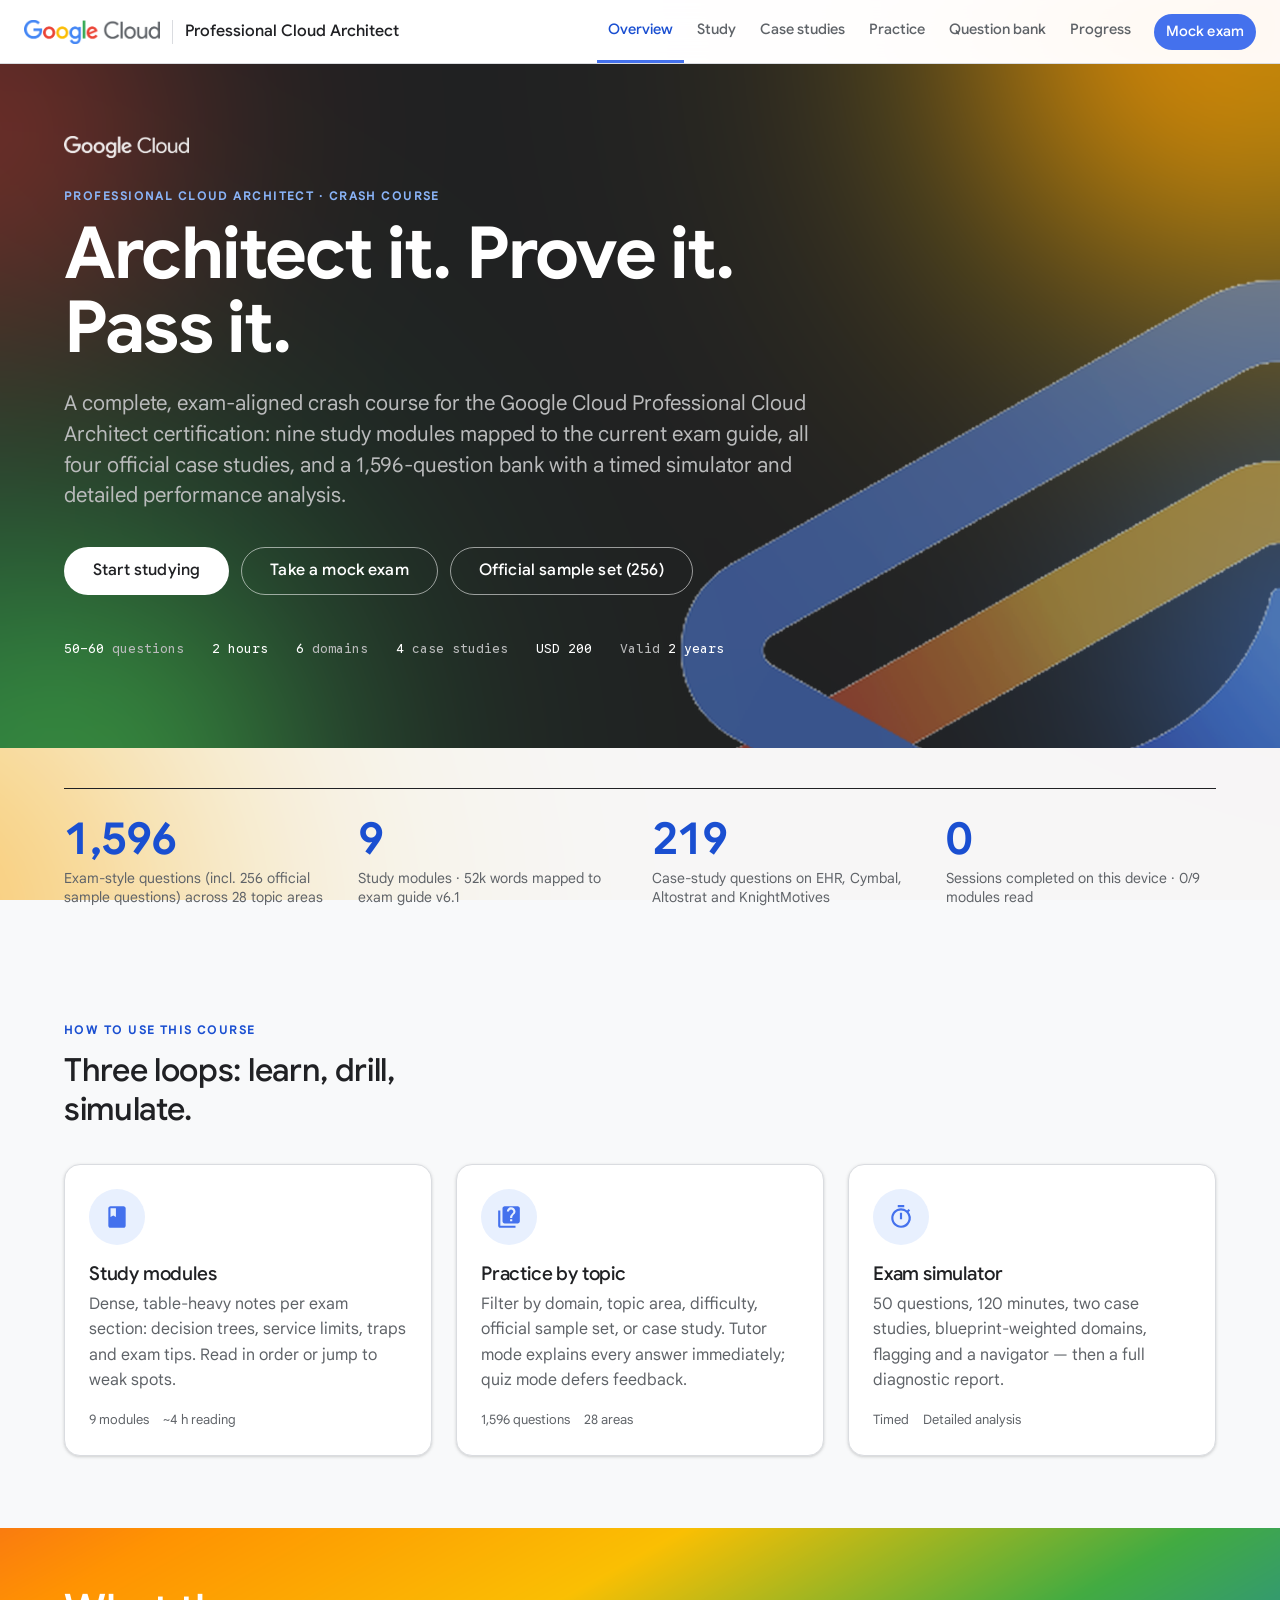
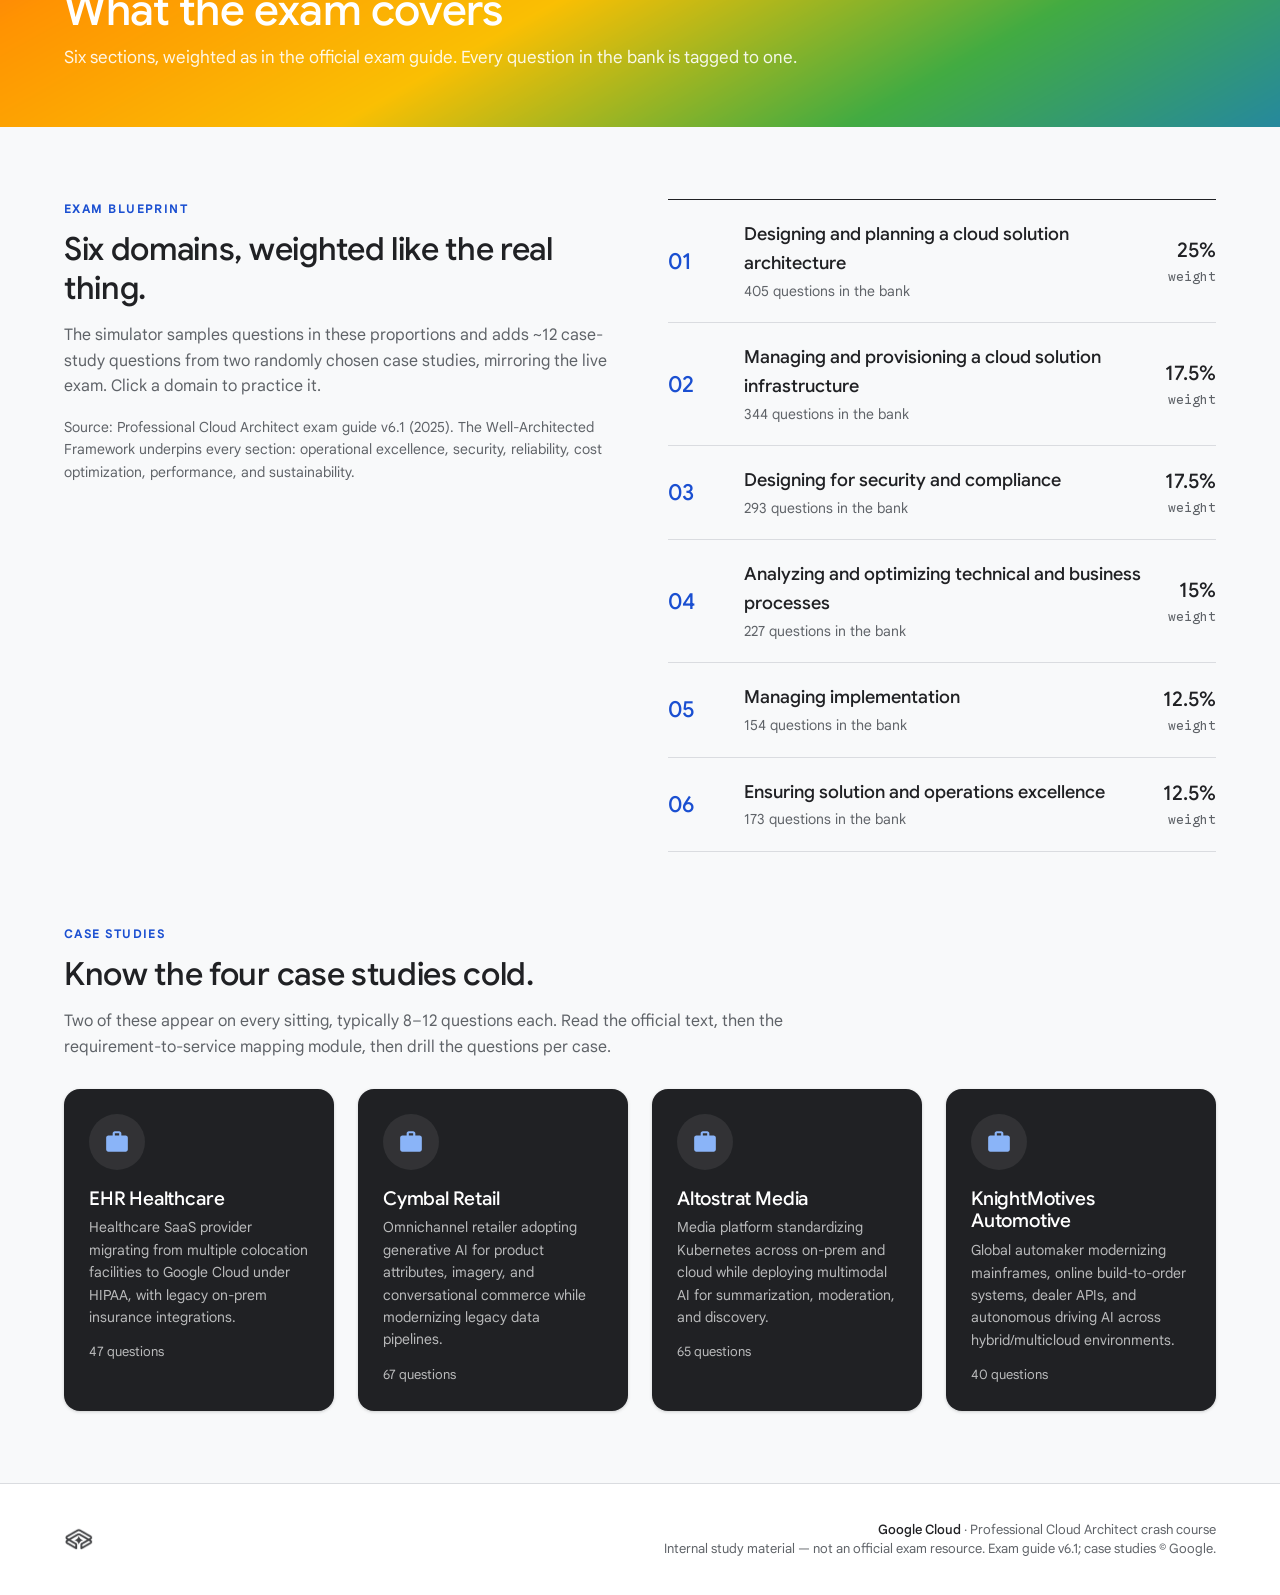
==== site/index.html @ 11c887c7 "Complete Google Cloud Professional Cloud Architect (PCA) Crash Course, 1596 questions, 6 Case Studie" ====
<!DOCTYPE html>
<html lang="en">
<head>
<meta charset="utf-8">
<meta name="viewport" content="width=device-width, initial-scale=1">
<title>Professional Cloud Architect Crash Course · Google Cloud</title>
<meta name="description" content="Interactive crash course for the Google Cloud Professional Cloud Architect certification: study modules, four official case studies, a 1,300+ question bank, a timed exam simulator and detailed performance analysis.">
<meta name="theme-color" content="#202124">
<link rel="icon" type="image/png" href="assets/brand/logo_mark_color.png">
<link rel="preload" href="assets/fonts/GoogleSans-Medium.ttf" as="font" type="font/ttf" crossorigin>
<link rel="preload" href="assets/fonts/GoogleSansText-Regular.ttf" as="font" type="font/ttf" crossorigin>
<link rel="stylesheet" href="css/styles.css">
</head>
<body>
<header class="topbar">
  <div class="wrap">
    <a class="brand" href="#/">
      <img src="assets/brand/gcloud_lockup_color.png" alt="Google Cloud">
      <span class="sep"></span>
      <span class="name">Professional Cloud Architect <span>· Crash course</span></span>
    </a>
    <button class="menu-btn" aria-label="Menu"><svg viewBox="0 0 24 24"><path d="M3 18h18v-2H3v2zm0-5h18v-2H3v2zm0-7v2h18V6H3z"/></svg></button>
    <nav class="nav">
      <a href="#/">Overview</a>
      <a href="#/study">Study</a>
      <a href="#/cases">Case studies</a>
      <a href="#/practice">Practice</a>
      <a href="#/bank">Question bank</a>
      <a href="#/progress">Progress</a>
      <a href="#/exam" class="btn primary cta">Mock exam</a>
    </nav>
  </div>
</header>

<main id="app"><div class="wrap section"><p class="muted">Loading…</p></div></main>

<footer class="site">
  <div class="wrap">
    <img src="assets/brand/logo_mark_mono_dark.png" alt="">
    <div class="txt"><b>Google Cloud</b> · Professional Cloud Architect crash course<br>Internal study material — not an official exam resource. Exam guide v6.1; case studies © Google.</div>
  </div>
</footer>

<script type="module" src="js/app.js"></script>
</body>
</html>
---- site/css/styles.css ----
/* ============================================================
   PCA Crash Course — design system
   Tokens from brand_kit/assets/brand/palette.json + references/brand.md
   ============================================================ */

@font-face{font-family:'Google Sans';src:url('../assets/fonts/GoogleSans-Regular.ttf')format('truetype');font-weight:400;font-display:swap}
@font-face{font-family:'Google Sans';src:url('../assets/fonts/GoogleSans-Medium.ttf')format('truetype');font-weight:500;font-display:swap}
@font-face{font-family:'Google Sans';src:url('../assets/fonts/GoogleSans-Bold.ttf')format('truetype');font-weight:700;font-display:swap}
@font-face{font-family:'Google Sans Text';src:url('../assets/fonts/GoogleSansText-Regular.ttf')format('truetype');font-weight:400;font-display:swap}
@font-face{font-family:'Google Sans Text';src:url('../assets/fonts/GoogleSansText-Medium.ttf')format('truetype');font-weight:500;font-display:swap}
@font-face{font-family:'Google Sans Text';src:url('../assets/fonts/GoogleSansText-Bold.ttf')format('truetype');font-weight:700;font-display:swap}
@font-face{font-family:'Google Sans Text';src:url('../assets/fonts/GoogleSansText-Italic.ttf')format('truetype');font-style:italic;font-weight:400;font-display:swap}
@font-face{font-family:'Google Sans Code';src:url('../assets/fonts/GoogleSansCode-Regular.ttf')format('truetype');font-weight:400;font-display:swap}

:root{
  --canvas:#F8F9FA; --surface:#FFFFFF; --surface-2:#F1F3F4;
  --ink:#202124; --ink-2:#5F6368; --ink-3:#80868B; --rule:#DADCE0; --rule-2:#E8EAED;
  --tint:#E8F0FE; --tint-2:#D2E3FC;
  --accent:#4471ED; --accent-hover:#3A63D6; --accent-ink:#1A4FD1;
  --blue:#4285F4; --red:#EA4335; --yellow:#FBBC04; --green:#34A853;
  --red-tint:#FCE8E6; --green-tint:#E6F4EA; --yellow-tint:#FEF7E0;
  --dark:#202124; --dark-2:#303134; --on-dark:#FFFFFF; --on-dark-2:#BABBBC; --dark-rule:rgba(255,255,255,.14);
  --display:'Google Sans',system-ui,sans-serif;
  --text:'Google Sans Text','Google Sans',system-ui,sans-serif;
  --mono:'Google Sans Code',ui-monospace,SFMono-Regular,Menlo,monospace;
  --radius:16px; --radius-s:8px; --radius-xs:4px;
  --shadow-1:0 1px 2px rgba(60,64,67,.12),0 1px 3px 1px rgba(60,64,67,.08);
  --shadow-2:0 4px 12px rgba(60,64,67,.14),0 1px 3px rgba(60,64,67,.10);
  --shadow-3:0 12px 32px rgba(60,64,67,.18);
  --nav-h:64px; --max:1200px; --gutter:24px;
  --ease:cubic-bezier(.2,0,0,1);
}

*{box-sizing:border-box}
html{scroll-behavior:smooth;-webkit-text-size-adjust:100%}
body{margin:0;font-family:var(--text);font-size:16px;line-height:1.6;color:var(--ink);background:var(--canvas);min-height:100vh;display:flex;flex-direction:column}
body::before{content:'';position:fixed;inset:0;z-index:-1;background:var(--canvas) url('../assets/brand/bg_light_aurora.png') center / cover no-repeat;opacity:.9}
h1,h2,h3,h4,h5{font-family:var(--display);font-weight:500;letter-spacing:-.01em;margin:0 0 .5em;line-height:1.2;color:var(--ink)}
h1{font-size:44px;letter-spacing:-.02em}
h2{font-size:32px}
h3{font-size:22px}
h4{font-size:17px;font-weight:700}
p{margin:0 0 1em}
a{color:var(--accent-ink);text-decoration:none}
a:hover{text-decoration:underline}
strong,b{font-weight:700}
code,kbd{font-family:var(--mono);font-size:.9em;background:var(--surface-2);padding:.1em .4em;border-radius:var(--radius-xs)}
pre{font-family:var(--mono);font-size:13.5px;line-height:1.55;background:var(--dark);color:#E8EAED;padding:18px 20px;border-radius:var(--radius-s);overflow:auto;margin:0 0 20px}
pre code{background:none;padding:0;color:inherit;font-size:inherit}
hr{border:0;border-top:1px solid var(--rule);margin:32px 0}
img{max-width:100%}
button{font:inherit;cursor:pointer}
::selection{background:var(--tint-2)}
.tnum{font-feature-settings:"tnum" 1;font-variant-numeric:tabular-nums}
.sr-only{position:absolute;width:1px;height:1px;overflow:hidden;clip:rect(0 0 0 0);white-space:nowrap}
.muted{color:var(--ink-2)}
.small{font-size:14px}
.mono{font-family:var(--mono)}
.eyebrow{font-family:var(--text);font-weight:700;font-size:12px;letter-spacing:.12em;text-transform:uppercase;color:var(--accent-ink);margin-bottom:12px;display:block}
.dark .eyebrow{color:#8AB4F8}

/* ---------- layout ---------- */
.wrap{width:100%;max-width:var(--max);margin:0 auto;padding:0 var(--gutter)}
.section{padding:72px 0}
.section.tight{padding:40px 0}
.grid{display:grid;gap:24px}
.grid.c2{grid-template-columns:repeat(2,1fr)}
.grid.c3{grid-template-columns:repeat(3,1fr)}
.grid.c4{grid-template-columns:repeat(4,1fr)}
@media (max-width:1000px){.grid.c4{grid-template-columns:repeat(2,1fr)}.grid.c3{grid-template-columns:repeat(2,1fr)}}
@media (max-width:640px){.grid.c2,.grid.c3,.grid.c4{grid-template-columns:1fr}}
.row{display:flex;gap:12px;align-items:center;flex-wrap:wrap}
.row.between{justify-content:space-between}
.stack{display:flex;flex-direction:column;gap:12px}
main#app{flex:1;min-height:60vh}

/* ---------- top bar ---------- */
.topbar{position:sticky;top:0;z-index:50;height:var(--nav-h);background:rgba(255,255,255,.92);backdrop-filter:saturate(180%) blur(12px);border-bottom:1px solid var(--rule)}
.topbar .wrap{height:100%;max-width:1440px;display:flex;align-items:center;justify-content:space-between;gap:24px}
.brand{display:flex;align-items:center;gap:12px;height:100%;min-width:0;flex-shrink:1;overflow:hidden;text-decoration:none!important}
.brand img{height:24px;display:block;flex-shrink:0}
.brand .sep{width:1px;height:24px;background:var(--rule);flex-shrink:0}
.brand .name{font-family:var(--display);font-size:16px;font-weight:500;color:var(--ink);white-space:nowrap;overflow:hidden;text-overflow:ellipsis;min-width:0}
.brand .name span{color:var(--ink-2);font-weight:400}
.nav{display:flex;gap:2px;margin-left:auto;height:100%;flex-shrink:0}
.nav a{display:flex;align-items:center;padding:0 11px;font-family:var(--display);font-weight:500;font-size:14.5px;color:var(--ink-2);height:100%;border-bottom:3px solid transparent;text-decoration:none!important;transition:color .15s;white-space:nowrap}
.nav a:hover{color:var(--ink)}
.nav a.active{color:var(--accent-ink);border-bottom-color:var(--accent)}
.nav .cta{margin-left:10px;align-self:center;height:36px;border-bottom:0}
.menu-btn{display:none;margin-left:auto;background:none;border:0;padding:8px;flex-shrink:0}
.menu-btn svg{width:24px;height:24px;fill:var(--ink)}
@media (max-width:1320px){.brand .name span{display:none}}
@media (max-width:1120px){.brand .name,.brand .sep{display:none}}
@media (max-width:900px){
  .nav{display:none;position:absolute;top:var(--nav-h);left:0;right:0;background:#fff;flex-direction:column;height:auto;border-bottom:1px solid var(--rule);box-shadow:var(--shadow-2);padding:8px 0}
  .nav.open{display:flex}
  .nav a{height:48px;border-bottom:0;border-left:3px solid transparent;padding:0 24px}
  .nav a.active{border-left-color:var(--accent)}
  .nav .cta{margin:8px 24px}
  .menu-btn{display:block}
}

/* ---------- buttons ---------- */
.btn{display:inline-flex;align-items:center;justify-content:center;gap:8px;height:40px;padding:0 22px;border-radius:100px;border:1px solid transparent;font-family:var(--display);font-weight:500;font-size:14.5px;letter-spacing:.01em;text-decoration:none!important;transition:background .15s,box-shadow .15s,border-color .15s,color .15s;white-space:nowrap;user-select:none}
.btn.primary{background:var(--accent);color:#fff}
.btn.primary:hover{background:var(--accent-hover);box-shadow:var(--shadow-1)}
.btn.secondary{background:#fff;color:var(--accent-ink);border-color:var(--rule)}
.btn.secondary:hover{background:var(--tint);border-color:var(--tint-2)}
.btn.tonal{background:var(--tint);color:var(--accent-ink)}
.btn.tonal:hover{background:var(--tint-2)}
.btn.ghost{background:transparent;color:var(--accent-ink)}
.btn.ghost:hover{background:var(--tint)}
.btn.danger{background:var(--red-tint);color:#B3261E}
.btn.on-dark{background:#fff;color:var(--ink)}
.btn.on-dark:hover{background:#E8EAED}
.btn.on-dark.outline{background:transparent;color:#fff;border-color:rgba(255,255,255,.55)}
.btn.on-dark.outline:hover{background:rgba(255,255,255,.1)}
.btn.lg{height:48px;padding:0 28px;font-size:16px}
.btn.sm{height:32px;padding:0 14px;font-size:13px}
.btn:disabled{opacity:.45;cursor:not-allowed;box-shadow:none}
.btn svg{width:18px;height:18px;fill:currentColor}
.icon-btn{width:40px;height:40px;border-radius:50%;border:0;background:transparent;display:inline-flex;align-items:center;justify-content:center;color:var(--ink-2)}
.icon-btn:hover{background:var(--surface-2);color:var(--ink)}
.icon-btn svg{width:22px;height:22px;fill:currentColor}
.icon-btn.active{color:var(--yellow);background:var(--yellow-tint)}

/* ---------- cards ---------- */
.card{background:var(--surface);border:1px solid var(--rule);border-radius:var(--radius);padding:24px;box-shadow:var(--shadow-1)}
.card.flat{box-shadow:none}
.card.link{transition:box-shadow .2s var(--ease),transform .2s var(--ease);cursor:pointer;display:block;color:inherit;text-decoration:none!important}
.card.link:hover{box-shadow:var(--shadow-2);transform:translateY(-2px)}
.card h3{font-size:19px;margin-bottom:6px}
.card .meta{font-size:13px;color:var(--ink-2);display:flex;gap:14px;flex-wrap:wrap;margin-top:12px}
.card.dark{background:var(--dark);border-color:transparent;color:var(--on-dark)}
.card.dark h3,.card.dark h2{color:#fff}
.card.dark .muted{color:var(--on-dark-2)}
.medallion{width:56px;height:56px;border-radius:50%;background:var(--tint);display:flex;align-items:center;justify-content:center;margin-bottom:18px}
.medallion svg{width:26px;height:26px;fill:var(--accent)}
.card.dark .medallion{background:rgba(255,255,255,.08)}
.card.dark .medallion svg{fill:#8AB4F8}

/* ---------- hero ---------- */
.hero{position:relative;overflow:hidden;background:var(--dark) url('../assets/brand/bg_dark_aurora.png') center / cover no-repeat;color:#fff;min-height:560px;display:flex;align-items:center}
.hero .motif{position:absolute;right:-6%;bottom:-18%;width:min(58vw,760px);opacity:.62;pointer-events:none;user-select:none}
.hero .wrap{position:relative;z-index:2;padding-top:72px;padding-bottom:88px}
.hero .eyebrow{color:#8AB4F8}
.hero h1{font-size:clamp(40px,6vw,72px);font-weight:700;letter-spacing:-.025em;line-height:1.02;color:#fff;max-width:14ch;margin-bottom:24px}
.hero p.lead{font-size:clamp(17px,1.6vw,21px);color:var(--on-dark-2);max-width:56ch;margin-bottom:36px;line-height:1.5}
.hero .lockup{height:22px;opacity:.9;margin-bottom:28px;display:block}
.hero .facts{display:flex;gap:28px;flex-wrap:wrap;margin-top:44px;font-family:var(--mono);font-size:13px;color:var(--on-dark-2)}
.hero .facts b{color:#fff;font-weight:400}

/* ---------- gradient divider band ---------- */
.band{background:url('../assets/brand/bg_gradient_divider.png') center / cover no-repeat;color:#fff;padding:56px 0}
.band h2{color:#fff;font-size:clamp(28px,3.4vw,44px);font-weight:500;margin:0}
.band p{color:rgba(255,255,255,.9);margin:8px 0 0;font-size:17px}

/* ---------- stats ---------- */
.stats{display:grid;grid-template-columns:repeat(4,1fr);gap:24px;border-top:1.5px solid var(--ink);padding-top:28px}
@media (max-width:800px){.stats{grid-template-columns:repeat(2,1fr)}}
.stat .n{font-family:var(--display);font-size:44px;font-weight:700;color:var(--accent-ink);line-height:1;letter-spacing:-.02em}
.stat .l{font-size:14px;color:var(--ink-2);margin-top:8px;line-height:1.4}

/* ---------- agenda rows ---------- */
.agenda{list-style:none;margin:0;padding:0}
.agenda li{display:grid;grid-template-columns:56px 1fr auto;gap:20px;align-items:center;padding:20px 0;border-bottom:1px solid var(--rule)}
.agenda li:first-child{border-top:1.5px solid var(--ink)}
.agenda .num{font-family:var(--display);font-size:22px;font-weight:500;color:var(--accent-ink)}
.agenda .t{font-family:var(--display);font-size:18px;font-weight:500}
.agenda .d{font-size:14px;color:var(--ink-2);margin-top:2px}
.agenda .w{font-family:var(--mono);font-size:13px;color:var(--ink-2);text-align:right}
.agenda .w b{display:block;font-family:var(--display);font-size:20px;color:var(--ink);font-weight:500}
.agenda a{color:inherit}
@media (max-width:640px){.agenda li{grid-template-columns:40px 1fr}.agenda .w{grid-column:2;text-align:left}}

/* ---------- chips / pills / badges ---------- */
.chip{display:inline-flex;align-items:center;gap:6px;height:32px;padding:0 14px;border-radius:8px;border:1px solid var(--rule);background:#fff;font-family:var(--display);font-size:13.5px;font-weight:500;color:var(--ink-2);cursor:pointer;user-select:none;transition:all .15s}
.chip:hover{background:var(--surface-2)}
.chip.on{background:var(--tint);border-color:var(--accent);color:var(--accent-ink)}
.chip input{display:none}
.chips{display:flex;gap:8px;flex-wrap:wrap}
.badge{display:inline-block;font-family:var(--text);font-size:11.5px;font-weight:700;letter-spacing:.04em;text-transform:uppercase;padding:2px 8px;border-radius:4px;background:var(--surface-2);color:var(--ink-2);white-space:nowrap}
.badge.d1{background:#E8F0FE;color:#1967D2}.badge.d2{background:#E6F4EA;color:#188038}.badge.d3{background:#FCE8E6;color:#C5221F}.badge.d4{background:#FEF7E0;color:#B06000}.badge.d5{background:#F3E8FD;color:#7627BB}.badge.d6{background:#E4F7FB;color:#007B83}
.badge.easy{background:var(--green-tint);color:#188038}.badge.medium{background:var(--yellow-tint);color:#B06000}.badge.hard{background:var(--red-tint);color:#C5221F}
.badge.cs{background:var(--dark);color:#fff}
.badge.official{background:#1A73E8;color:#fff}
.badge.multi{background:#F3E8FD;color:#7627BB}

/* ---------- forms ---------- */
label.field{display:block;font-family:var(--display);font-weight:500;font-size:14px;color:var(--ink);margin-bottom:8px}
select,input[type=text],input[type=search],input[type=number]{font:inherit;font-size:15px;height:44px;padding:0 14px;border:1px solid var(--rule);border-radius:var(--radius-s);background:#fff;color:var(--ink);width:100%;outline:none}
select:focus,input:focus{border-color:var(--accent);box-shadow:0 0 0 3px var(--tint)}
.field-group{margin-bottom:24px}
.seg{display:inline-flex;border:1px solid var(--rule);border-radius:100px;overflow:hidden;background:#fff}
.seg button{border:0;background:transparent;padding:0 18px;height:40px;font-family:var(--display);font-weight:500;font-size:14px;color:var(--ink-2)}
.seg button.on{background:var(--tint);color:var(--accent-ink)}
.seg button+button{border-left:1px solid var(--rule)}
.switch{display:inline-flex;align-items:center;gap:10px;cursor:pointer;font-size:14.5px}
.switch input{appearance:none;width:40px;height:22px;border-radius:11px;background:var(--rule);position:relative;transition:background .2s;margin:0}
.switch input:checked{background:var(--accent)}
.switch input::after{content:'';position:absolute;top:3px;left:3px;width:16px;height:16px;border-radius:50%;background:#fff;transition:transform .2s;box-shadow:0 1px 2px rgba(0,0,0,.3)}
.switch input:checked::after{transform:translateX(18px)}

/* ---------- study reader ---------- */
.reader{display:grid;grid-template-columns:minmax(0,1fr) 280px;gap:48px;align-items:start}
@media (max-width:1000px){.reader{grid-template-columns:1fr}.toc{display:none}}
.toc{position:sticky;top:calc(var(--nav-h) + 24px);max-height:calc(100vh - var(--nav-h) - 48px);overflow:auto;padding-left:16px;border-left:1px solid var(--rule);font-size:13.5px}
.toc h4{font-size:12px;letter-spacing:.1em;text-transform:uppercase;color:var(--ink-2);margin-bottom:10px;font-weight:700}
.toc a{display:block;color:var(--ink-2);padding:5px 0 5px 10px;margin-left:-17px;border-left:2px solid transparent;line-height:1.35}
.toc a.l3{padding-left:22px;font-size:13px}
.toc a:hover{color:var(--ink);text-decoration:none}
.toc a.active{color:var(--accent-ink);border-left-color:var(--accent);font-weight:500}
.article{max-width:880px;min-width:0}
.article h2{font-size:28px;margin:52px 0 16px;padding-top:12px;scroll-margin-top:calc(var(--nav-h) + 16px)}
.article h2:first-child{margin-top:0}
.article h3{font-size:20px;margin:36px 0 12px;scroll-margin-top:calc(var(--nav-h) + 16px)}
.article h4{margin:24px 0 8px}
.article p,.article li{font-size:16px;line-height:1.7}
.article ul,.article ol{padding-left:26px;margin:0 0 18px}
.article li{margin-bottom:6px}
.article li>ul,.article li>ol{margin:6px 0 0}
.article .tbl{overflow-x:auto;margin:0 0 24px;border:1px solid var(--rule);border-radius:var(--radius-s);background:#fff}
.article table{width:100%;border-collapse:collapse;font-size:13.5px;margin:0}
.article thead th{background:var(--tint);font-family:var(--display);font-weight:500;text-align:left;padding:10px 12px;border-bottom:1px solid var(--rule);white-space:nowrap}
.article td{padding:9px 12px;border-bottom:1px solid var(--rule-2);vertical-align:top;line-height:1.5;min-width:90px}
.article tr:last-child td{border-bottom:0}
.article tr:hover td{background:#FAFBFC}
.article blockquote{margin:0 0 20px;padding:16px 20px;background:#fff;border:1px solid var(--rule);border-left:4px solid var(--accent);border-radius:0 var(--radius-s) var(--radius-s) 0;box-shadow:var(--shadow-1)}
.article blockquote p{margin:0;font-size:15px}
.article blockquote p+p{margin-top:8px}
.article blockquote.tip{border-left-color:var(--green)}
.article blockquote.trap{border-left-color:var(--red)}
.article blockquote.remember{border-left-color:var(--yellow)}
.article blockquote .kicker{display:inline-block;font-family:var(--text);font-size:11px;font-weight:700;letter-spacing:.1em;text-transform:uppercase;margin-bottom:6px;color:var(--accent-ink)}
.article blockquote.tip .kicker{color:#188038}.article blockquote.trap .kicker{color:#C5221F}.article blockquote.remember .kicker{color:#B06000}
.article img{border-radius:var(--radius-s);border:1px solid var(--rule)}
.module-head{padding:48px 0 32px;border-bottom:1px solid var(--rule);margin-bottom:40px}
.module-head h1{font-size:clamp(30px,4vw,44px);max-width:22ch}
.module-nav{display:flex;justify-content:space-between;gap:16px;margin-top:56px;padding-top:28px;border-top:1px solid var(--rule)}
.module-nav a{flex:1;max-width:48%}
.module-nav .lbl{font-size:12px;color:var(--ink-2);text-transform:uppercase;letter-spacing:.08em;font-weight:700}
.module-nav .t{font-family:var(--display);font-size:16px;font-weight:500;margin-top:4px}
.module-nav a.next{text-align:right;margin-left:auto}
.progress-bar{height:6px;background:var(--rule-2);border-radius:3px;overflow:hidden}
.progress-bar>span{display:block;height:100%;background:var(--accent);border-radius:3px;transition:width .4s var(--ease)}
.progress-bar.g>span{background:var(--green)}.progress-bar.y>span{background:var(--yellow)}.progress-bar.r>span{background:var(--red)}
.done-check{display:inline-flex;align-items:center;gap:6px;color:#188038;font-weight:500;font-size:13.5px}
.done-check svg{width:18px;height:18px;fill:currentColor}

/* ---------- quiz ---------- */
.quiz-shell{max-width:920px;margin:0 auto}
.quiz-bar{position:sticky;top:var(--nav-h);z-index:30;background:rgba(248,249,250,.94);backdrop-filter:blur(10px);border-bottom:1px solid var(--rule);padding:12px 0;margin-bottom:28px}
.quiz-bar .wrap{display:flex;align-items:center;gap:16px;flex-wrap:wrap}
.quiz-bar .pos{font-family:var(--display);font-weight:500;font-size:15px}
.quiz-bar .timer{font-family:var(--mono);font-size:16px;padding:6px 12px;border-radius:8px;background:#fff;border:1px solid var(--rule)}
.quiz-bar .timer.warn{background:var(--yellow-tint);border-color:var(--yellow);color:#B06000}
.quiz-bar .timer.crit{background:var(--red-tint);border-color:var(--red);color:#C5221F}
.quiz-bar .grow{flex:1}
.quiz-bar .progress-bar{width:100%;margin-top:10px}
.qcard{background:#fff;border:1px solid var(--rule);border-radius:var(--radius);box-shadow:var(--shadow-1);padding:32px 36px}
@media (max-width:640px){.qcard{padding:20px}}
.qcard .tags{display:flex;gap:8px;flex-wrap:wrap;margin-bottom:18px;align-items:center}
.qcard .stem{font-size:17.5px;line-height:1.65;margin-bottom:24px;color:var(--ink)}
.qcard .hint{font-size:13.5px;color:var(--ink-2);margin:-12px 0 16px;font-weight:500}
.opts{list-style:none;margin:0;padding:0;display:flex;flex-direction:column;gap:10px}
.opt{display:grid;grid-template-columns:36px 1fr;gap:14px;align-items:start;padding:14px 16px;border:1.5px solid var(--rule);border-radius:12px;background:#fff;cursor:pointer;transition:border-color .15s,background .15s;text-align:left;font:inherit;color:inherit;width:100%;line-height:1.55;font-size:15.5px}
.opt:hover{border-color:var(--ink-3);background:#FAFBFC}
.opt .k{width:32px;height:32px;border-radius:50%;border:1.5px solid var(--rule);display:flex;align-items:center;justify-content:center;font-family:var(--display);font-weight:500;font-size:14px;color:var(--ink-2);margin-top:-2px}
.opt.multi .k{border-radius:8px}
.opt.sel{border-color:var(--accent);background:var(--tint)}
.opt.sel .k{background:var(--accent);border-color:var(--accent);color:#fff}
.opt.correct{border-color:var(--green);background:var(--green-tint)}
.opt.correct .k{background:var(--green);border-color:var(--green);color:#fff}
.opt.wrong{border-color:var(--red);background:var(--red-tint)}
.opt.wrong .k{background:var(--red);border-color:var(--red);color:#fff}
.opt.missed{border-color:var(--green);border-style:dashed}
.opt:disabled{cursor:default}
.explain{margin-top:24px;padding:20px 22px;border-radius:12px;background:var(--canvas);border:1px solid var(--rule)}
.explain.ok{border-left:4px solid var(--green)}
.explain.bad{border-left:4px solid var(--red)}
.explain h4{margin:0 0 8px;font-size:15px;display:flex;align-items:center;gap:8px}
.explain h4 svg{width:20px;height:20px}
.explain p{font-size:15px;margin:0 0 10px;line-height:1.6}
.explain .refs{font-size:13px;color:var(--ink-2)}
.explain .refs a{margin-right:12px}
.qactions{display:flex;gap:12px;align-items:center;margin-top:24px;flex-wrap:wrap}
.qactions .spacer{flex:1}
.navgrid{display:grid;grid-template-columns:repeat(auto-fill,minmax(40px,1fr));gap:6px}
.navgrid button{height:40px;border-radius:8px;border:1px solid var(--rule);background:#fff;font-family:var(--display);font-size:13px;font-weight:500;color:var(--ink-2);position:relative}
.navgrid button.answered{background:var(--tint);border-color:var(--tint-2);color:var(--accent-ink)}
.navgrid button.current{outline:2px solid var(--accent);outline-offset:1px}
.navgrid button.flag::after{content:'';position:absolute;top:4px;right:4px;width:7px;height:7px;border-radius:50%;background:var(--yellow)}
.navgrid button.right{background:var(--green-tint);border-color:#A8DAB5;color:#188038}
.navgrid button.wrongq{background:var(--red-tint);border-color:#F6AEA9;color:#C5221F}
.legend{display:flex;gap:16px;font-size:12.5px;color:var(--ink-2);flex-wrap:wrap;margin-top:12px}
.legend i{display:inline-block;width:12px;height:12px;border-radius:3px;margin-right:6px;vertical-align:-1px;border:1px solid var(--rule)}
.drawer{position:fixed;top:0;right:0;bottom:0;width:min(560px,100%);background:#fff;box-shadow:var(--shadow-3);z-index:80;transform:translateX(100%);transition:transform .3s var(--ease);display:flex;flex-direction:column}
.drawer.open{transform:none}
.drawer header{display:flex;align-items:center;justify-content:space-between;padding:16px 20px;border-bottom:1px solid var(--rule)}
.drawer header h3{margin:0;font-size:18px}
.drawer .body{padding:20px 24px;overflow:auto;flex:1;font-size:14.5px;line-height:1.65}
.drawer .body h2{font-size:20px;margin:24px 0 8px}
.drawer .body h3{font-size:16px;margin:18px 0 6px}
.scrim{position:fixed;inset:0;background:rgba(32,33,36,.45);z-index:70;opacity:0;pointer-events:none;transition:opacity .25s}
.scrim.open{opacity:1;pointer-events:auto}
.case-strip{background:var(--dark);color:#fff;border-radius:12px;padding:14px 18px;display:flex;align-items:center;gap:14px;margin-bottom:16px;font-size:14px}
.case-strip b{font-family:var(--display);font-weight:500}
.case-strip .btn{margin-left:auto}

/* ---------- results ---------- */
.score-hero{display:grid;grid-template-columns:auto 1fr;gap:40px;align-items:center;padding:36px 40px}
@media (max-width:760px){.score-hero{grid-template-columns:1fr;text-align:center}}
.ring{width:180px;height:180px;position:relative}
.ring svg{transform:rotate(-90deg)}
.ring .v{position:absolute;inset:0;display:flex;flex-direction:column;align-items:center;justify-content:center;font-family:var(--display)}
.ring .v b{font-size:44px;font-weight:700;letter-spacing:-.03em;line-height:1}
.ring .v span{font-size:13px;color:var(--ink-2);margin-top:4px}
.verdict{display:inline-flex;align-items:center;gap:8px;padding:6px 14px;border-radius:100px;font-family:var(--display);font-weight:500;font-size:14px}
.verdict.ready{background:var(--green-tint);color:#188038}
.verdict.border{background:var(--yellow-tint);color:#B06000}
.verdict.notyet{background:var(--red-tint);color:#C5221F}
.kpis{display:grid;grid-template-columns:repeat(auto-fit,minmax(150px,1fr));gap:16px}
.kpi{padding:16px 18px;border-radius:12px;background:var(--canvas);border:1px solid var(--rule)}
.kpi .n{font-family:var(--display);font-size:26px;font-weight:500;letter-spacing:-.01em}
.kpi .l{font-size:12.5px;color:var(--ink-2);margin-top:2px}
.bars{display:flex;flex-direction:column;gap:14px}
.bar{display:grid;grid-template-columns:minmax(120px,240px) 1fr 100px;gap:16px;align-items:center;font-size:14px}
@media (max-width:640px){.bar{grid-template-columns:1fr 80px}.bar .lbl{grid-column:1/-1}}
.bar .lbl{font-weight:500}
.bar .lbl small{display:block;font-weight:400;color:var(--ink-2);font-size:12px}
.bar .track{height:10px;background:var(--rule-2);border-radius:5px;position:relative;overflow:visible}
.bar .track>span{display:block;height:100%;border-radius:5px;background:var(--accent)}
.bar .track .tgt{position:absolute;top:-4px;bottom:-4px;width:2px;background:var(--ink);opacity:.5}
.bar .val{text-align:right;font-family:var(--mono);font-size:13px;color:var(--ink-2)}
.bar.ok .track>span{background:var(--green)}.bar.mid .track>span{background:var(--yellow)}.bar.low .track>span{background:var(--red)}
table.data{width:100%;border-collapse:collapse;font-size:14px}
table.data th{text-align:left;font-family:var(--display);font-weight:500;font-size:13px;color:var(--ink-2);padding:10px 12px;border-bottom:1px solid var(--rule)}
table.data td{padding:11px 12px;border-bottom:1px solid var(--rule-2);vertical-align:middle}
table.data tr:last-child td{border-bottom:0}
table.data .r{text-align:right;font-family:var(--mono);font-size:13px}
.plan-item{display:grid;grid-template-columns:44px 1fr auto;gap:18px;align-items:center;padding:18px 0;border-bottom:1px solid var(--rule)}
.plan-item:last-child{border-bottom:0}
.plan-item .n{font-family:var(--display);font-size:22px;font-weight:500;color:var(--accent-ink)}
.plan-item .t{font-family:var(--display);font-weight:500;font-size:16px}
.plan-item .d{font-size:13.5px;color:var(--ink-2);margin-top:2px}
.plan-item .acts{display:flex;gap:8px;flex-wrap:wrap}
@media (max-width:700px){.plan-item{grid-template-columns:40px 1fr}.plan-item .acts{grid-column:2}}
.review-item{border:1px solid var(--rule);border-radius:12px;background:#fff;margin-bottom:14px;overflow:hidden}
.review-item summary{list-style:none;cursor:pointer;padding:16px 20px;display:grid;grid-template-columns:28px 1fr auto;gap:14px;align-items:center}
.review-item summary::-webkit-details-marker{display:none}
.review-item summary .st{width:24px;height:24px;border-radius:50%;display:flex;align-items:center;justify-content:center}
.review-item summary .st svg{width:16px;height:16px;fill:#fff}
.review-item.ok summary .st{background:var(--green)}
.review-item.bad summary .st{background:var(--red)}
.review-item.skip summary .st{background:var(--ink-3)}
.review-item summary .q{font-size:14.5px;line-height:1.5;display:-webkit-box;-webkit-line-clamp:2;-webkit-box-orient:vertical;overflow:hidden}
.review-item[open] summary .q{-webkit-line-clamp:unset}
.review-item summary .m{font-family:var(--mono);font-size:12px;color:var(--ink-2);white-space:nowrap}
.review-item .body{padding:0 20px 20px 62px;border-top:1px solid var(--rule-2)}
@media (max-width:640px){.review-item .body{padding-left:20px}}
.filter-tabs{display:flex;gap:4px;border-bottom:1px solid var(--rule);margin-bottom:20px}
.filter-tabs button{background:none;border:0;padding:12px 16px;font-family:var(--display);font-weight:500;font-size:14px;color:var(--ink-2);border-bottom:3px solid transparent;margin-bottom:-1px}
.filter-tabs button.on{color:var(--accent-ink);border-bottom-color:var(--accent)}
.spark{width:100%;height:160px}
.empty{padding:48px 24px;text-align:center;color:var(--ink-2);border:1px dashed var(--rule);border-radius:var(--radius);background:#fff}
.empty h3{color:var(--ink);margin-bottom:6px}

/* ---------- bank ---------- */
.bank-item{padding:18px 20px;border:1px solid var(--rule);border-radius:12px;background:#fff;margin-bottom:12px}
.bank-item .q{font-size:15px;line-height:1.55;margin:8px 0 10px}
.bank-item .a{font-size:14px;color:var(--ink-2)}
.bank-item .a b{color:#188038}

/* ---------- footer ---------- */
footer.site{margin-top:auto;border-top:1px solid var(--rule);background:#fff;padding:36px 0}
footer.site .wrap{display:flex;align-items:center;gap:20px;flex-wrap:wrap}
footer.site img{height:24px;opacity:.85}
footer.site .txt{font-size:13px;color:var(--ink-2);margin-left:auto;text-align:right;line-height:1.5}
footer.site .txt b{font-weight:500;color:var(--ink)}
@media (max-width:640px){footer.site .txt{margin-left:0;text-align:left}}

/* ---------- misc ---------- */
.toast{position:fixed;left:50%;bottom:28px;transform:translate(-50%,20px);background:var(--dark);color:#fff;padding:12px 20px;border-radius:8px;font-size:14px;box-shadow:var(--shadow-3);opacity:0;transition:all .25s var(--ease);z-index:90;pointer-events:none}
.toast.show{opacity:1;transform:translate(-50%,0)}
.kbd-hint{font-size:12.5px;color:var(--ink-3)}
.kbd-hint kbd{background:#fff;border:1px solid var(--rule);border-bottom-width:2px;padding:1px 6px;border-radius:4px;font-size:11.5px}
.fade-in{animation:fade .35s var(--ease)}
@keyframes fade{from{opacity:0;transform:translateY(6px)}to{opacity:1;transform:none}}
@media (prefers-reduced-motion:reduce){*{animation:none!important;transition:none!important}html{scroll-behavior:auto}}
@media print{.topbar,footer.site,.quiz-bar,.qactions,.toc{display:none!important}body{background:#fff}}

/* ---------- case studies page & reader ---------- */
.cs-selector-grid{display:grid;grid-template-columns:repeat(6,1fr);gap:12px;margin-bottom:24px}
@media (max-width:1200px){.cs-selector-grid{grid-template-columns:repeat(3,1fr)}}
@media (max-width:680px){.cs-selector-grid{grid-template-columns:repeat(2,1fr)}}
.cs-sel-card{display:flex;flex-direction:column;align-items:flex-start;text-align:left;padding:14px 16px;border-radius:12px;border:1.5px solid var(--rule);background:#fff;transition:all .18s var(--ease);cursor:pointer;position:relative;overflow:hidden}
.cs-sel-card:hover{border-color:var(--accent);box-shadow:var(--shadow-1);transform:translateY(-1px)}
.cs-sel-card.active{border-color:var(--accent);background:var(--tint);box-shadow:0 2px 8px rgba(68,113,237,.15)}
.cs-sel-card.active::after{content:'';position:absolute;bottom:0;left:0;right:0;height:3px;background:var(--accent)}
.cs-sel-top{display:flex;align-items:center;justify-content:space-between;width:100%;margin-bottom:8px;gap:6px}
.cs-sel-qcount{font-family:var(--mono);font-size:11.5px;font-weight:700;color:var(--ink-2);background:var(--surface-2);padding:2px 6px;border-radius:4px}
.cs-sel-card.active .cs-sel-qcount{background:#fff;color:var(--accent-ink)}
.cs-sel-title{font-family:var(--display);font-weight:700;font-size:14.5px;color:var(--ink);line-height:1.25;margin-bottom:4px}
.cs-sel-ind{font-size:12px;color:var(--ink-2);line-height:1.3}

.cs-hero-card{display:flex;align-items:flex-start;justify-content:space-between;gap:28px;padding:26px 30px;border-radius:var(--radius);background:#fff;border:1px solid var(--rule);box-shadow:var(--shadow-1);margin-bottom:28px;flex-wrap:wrap}
.cs-hero-main{flex:1;min-width:280px}
.cs-hero-main h2{font-size:28px;margin:0 0 8px;letter-spacing:-.015em}
.cs-driver-pill{display:inline-flex;align-items:center;gap:6px;padding:6px 12px;border-radius:8px;background:var(--canvas);border:1px solid var(--rule);font-size:13.5px;color:var(--ink)}
.cs-hero-actions{display:flex;flex-direction:column;align-items:flex-end;justify-content:center}
@media (max-width:860px){.cs-hero-actions{align-items:flex-start;width:100%}}

.cs-reader-layout{grid-template-columns:minmax(0,1fr) 300px;gap:40px}
@media (max-width:1020px){.cs-reader-layout{grid-template-columns:1fr}}

.cs-verbatim-box{background:#fff;border:1px solid var(--rule);border-radius:var(--radius);padding:32px 36px;box-shadow:var(--shadow-1);margin-bottom:36px}
@media (max-width:640px){.cs-verbatim-box{padding:20px 18px}}
.cs-verbatim-banner{display:flex;align-items:center;justify-content:space-between;padding-bottom:16px;margin-bottom:24px;border-bottom:1px solid var(--rule);font-family:var(--display);font-weight:700;font-size:13px;text-transform:uppercase;letter-spacing:.08em;color:var(--accent-ink)}

.cs-sec-head{margin:36px 0 14px;padding-top:16px;border-top:1px solid var(--rule-2);scroll-margin-top:calc(var(--nav-h) + 24px)}
.cs-verbatim-box .cs-sec-head:first-of-type,#caseBody .cs-sec-head:first-of-type{margin-top:0;padding-top:0;border-top:0}
.cs-sec-kicker{display:block;font-family:var(--mono);font-size:11.5px;font-weight:700;letter-spacing:.08em;text-transform:uppercase;color:var(--accent-ink);margin-bottom:4px}
.cs-sec-head h3{font-size:21px;margin:0;color:var(--ink);letter-spacing:-.01em}

.cs-article p,#caseBody p{font-size:16px;line-height:1.74;color:var(--ink);margin:0 0 16px}
.case-list{list-style:none;padding-left:0;margin:0 0 20px}
.case-list li{position:relative;padding-left:24px;margin-bottom:11px;font-size:15.5px;line-height:1.68;color:var(--ink)}
.case-list li::before{content:'';position:absolute;left:4px;top:10px;width:7px;height:7px;border-radius:50%;background:var(--accent)}
.case-list li strong{color:var(--ink);font-weight:700}
.cs-inline-badge{display:inline-block;font-family:var(--mono);font-size:12px;font-weight:600;padding:1px 8px;border-radius:4px;background:var(--tint);color:var(--accent-ink);border:1px solid var(--tint-2);margin:0 2px;vertical-align:baseline}

.exec-quote{margin:16px 0 24px;padding:22px 26px;background:linear-gradient(135deg,#F8FAFF 0%,#F1F5FE 100%);border:1px solid var(--tint-2);border-left:4px solid var(--accent);border-radius:0 12px 12px 0;box-shadow:var(--shadow-1)}
.exec-quote p{font-size:16px;line-height:1.72;color:var(--ink);font-style:italic;margin:0 0 12px}
.exec-quote p:last-child{margin-bottom:0}
.exec-cite{display:block;margin-top:12px;font-family:var(--display);font-size:14px;font-weight:700;font-style:normal;color:var(--accent-ink)}

/* ---------- case study architecture blueprint matrix ---------- */
.cs-arch-section{background:#fff;border:1px solid var(--rule);border-radius:var(--radius);padding:32px 36px;box-shadow:var(--shadow-1);scroll-margin-top:calc(var(--nav-h) + 24px)}
@media (max-width:640px){.cs-arch-section{padding:20px 18px}}
.cs-arch-section .cs-sec-head{margin-top:0;padding-top:0;border-top:0}
.cs-arch-grid{display:grid;grid-template-columns:1fr;gap:18px}
.cs-arch-card{padding:20px 22px;border-radius:12px;border:1px solid var(--rule);background:var(--canvas);transition:border-color .15s}
.cs-arch-card:hover{border-color:var(--accent)}
.cs-arch-req{display:flex;align-items:center;gap:10px;margin-bottom:12px}
.cs-arch-num{font-family:var(--mono);font-size:12px;font-weight:700;padding:3px 8px;border-radius:6px;background:var(--dark);color:#fff;flex-shrink:0}
.cs-arch-req h4{font-size:16.5px;margin:0;color:var(--ink)}
.cs-arch-services{display:flex;flex-wrap:wrap;gap:8px;margin-bottom:14px}
.cs-svc-chip{display:inline-flex;align-items:center;padding:4px 11px;border-radius:100px;background:#fff;border:1px solid var(--tint-2);font-family:var(--display);font-size:13px;font-weight:500;color:var(--accent-ink);box-shadow:0 1px 2px rgba(60,64,67,.06)}
.cs-arch-rat{font-size:14.5px;line-height:1.6;color:var(--ink);margin:0 0 10px!important}
.cs-arch-trap{padding:10px 14px;border-radius:8px;background:var(--red-tint);border-left:3px solid var(--red);font-size:13.5px;line-height:1.55;color:#8C1D18}
.cs-arch-trap strong{color:#B3261E}

/* ---------- split-screen exam simulation view ---------- */
.cs-split-layout{display:grid;grid-template-columns:1fr 1fr;gap:24px;align-items:start}
@media (max-width:1080px){.cs-split-layout{grid-template-columns:1fr}}
.cs-split-pane{background:#fff;border:1px solid var(--rule);border-radius:var(--radius);box-shadow:var(--shadow-1);overflow:hidden;display:flex;flex-direction:column;max-height:calc(100vh - var(--nav-h) - 48px);position:sticky;top:calc(var(--nav-h) + 24px)}
@media (max-width:1080px){.cs-split-pane{max-height:none;position:static}}
.cs-pane-header{display:flex;align-items:center;justify-content:space-between;padding:14px 22px;background:var(--surface-2);border-bottom:1px solid var(--rule);font-family:var(--display);font-weight:700;font-size:14px;color:var(--ink);flex-shrink:0}
.cs-split-pane .cs-article,.cs-pane-body{padding:24px 28px;overflow-y:auto;flex:1}
.cs-split-pane .cs-arch-section{border:0;box-shadow:none;padding:0;background:transparent}
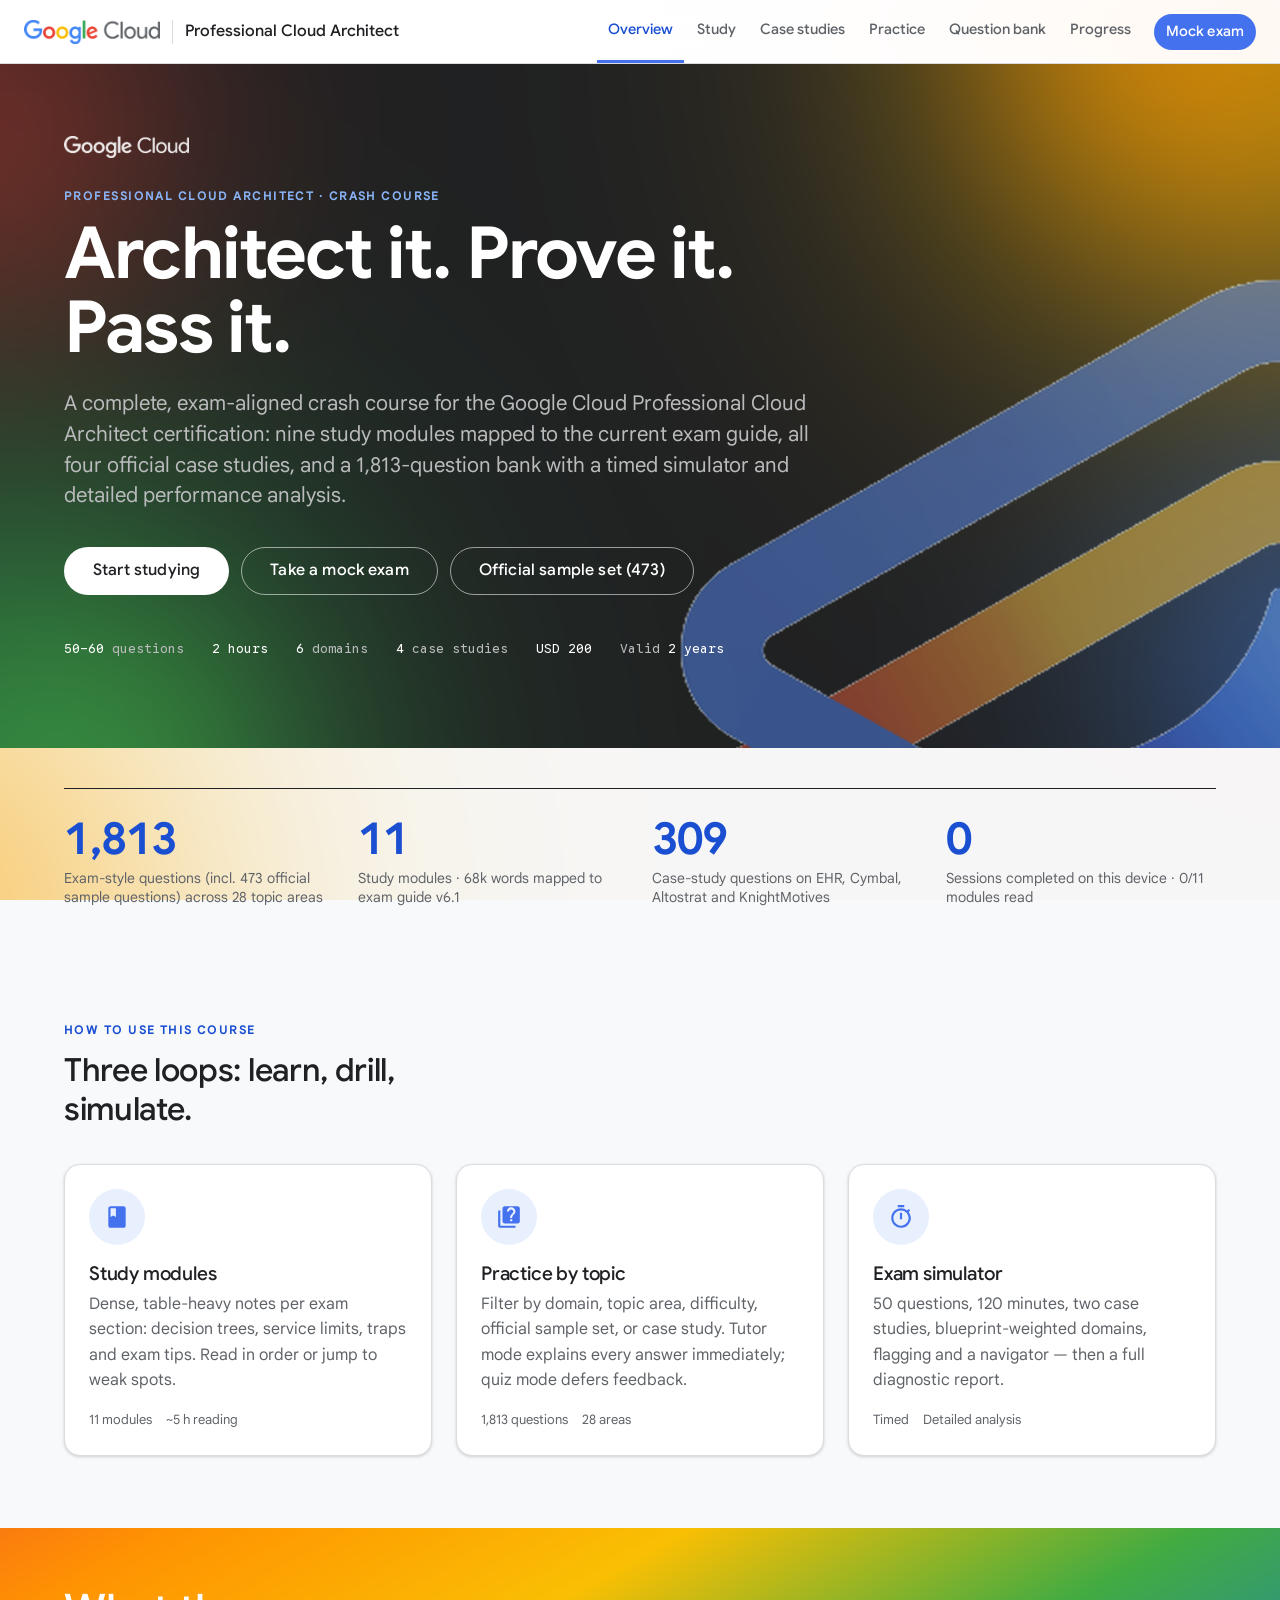
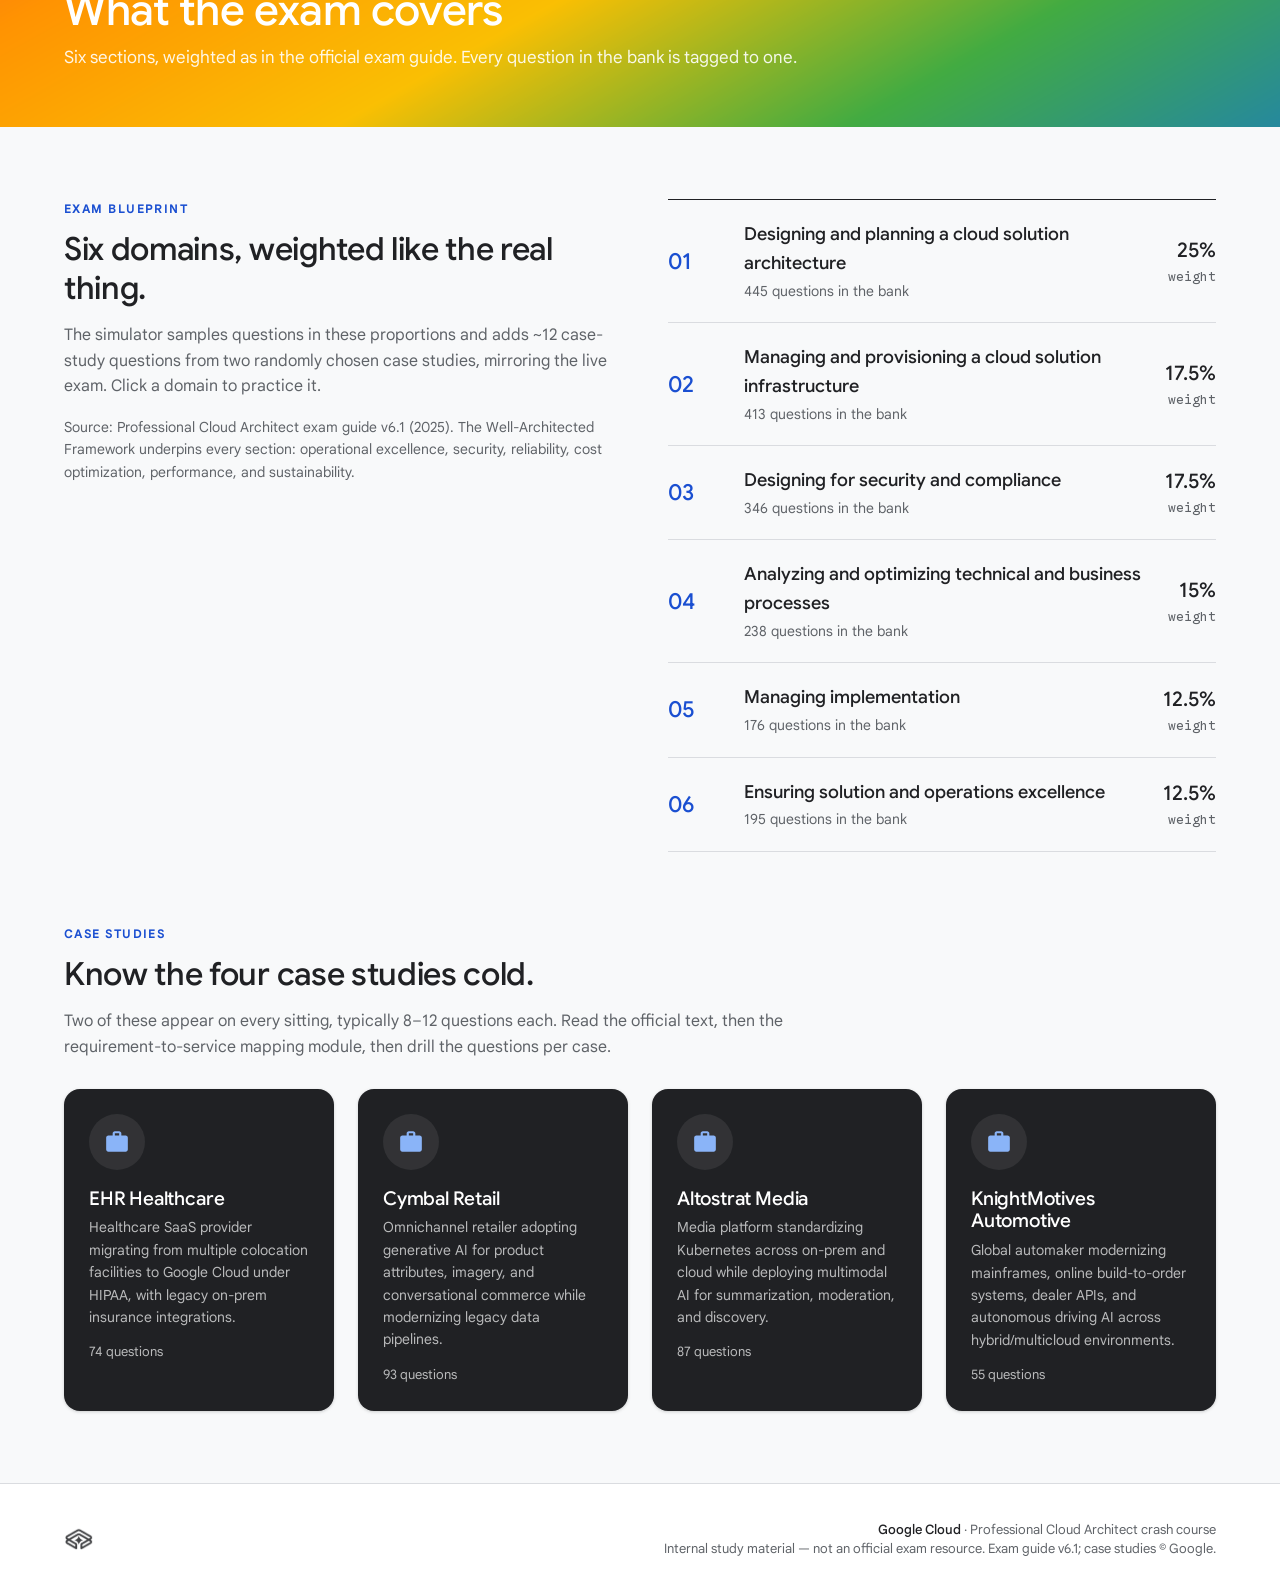
==== commit 4158f5c6: "Fix JS/CSS cache headers, add cache-busting imports, randomize question order everywhere, and audit/" ====
--- a/site/index.html
+++ b/site/index.html
@@ -9,7 +9,7 @@
 <link rel="icon" type="image/png" href="assets/brand/logo_mark_color.png">
 <link rel="preload" href="assets/fonts/GoogleSans-Medium.ttf" as="font" type="font/ttf" crossorigin>
 <link rel="preload" href="assets/fonts/GoogleSansText-Regular.ttf" as="font" type="font/ttf" crossorigin>
-<link rel="stylesheet" href="css/styles.css">
+<link rel="stylesheet" href="css/styles.css?v=20260919b">
 </head>
 <body>
 <header class="topbar">
@@ -41,6 +41,6 @@
   </div>
 </footer>
 
-<script type="module" src="js/app.js"></script>
+<script type="module" src="js/app.js?v=20260919b"></script>
 </body>
 </html>
--- a/site/css/styles.css
+++ b/site/css/styles.css
@@ -278,10 +278,21 @@
 .explain{margin-top:24px;padding:20px 22px;border-radius:12px;background:var(--canvas);border:1px solid var(--rule)}
 .explain.ok{border-left:4px solid var(--green)}
 .explain.bad{border-left:4px solid var(--red)}
-.explain h4{margin:0 0 8px;font-size:15px;display:flex;align-items:center;gap:8px}
+.explain h4{margin:0 0 12px;font-size:15.5px;display:flex;align-items:center;gap:8px}
 .explain h4 svg{width:20px;height:20px}
-.explain p{font-size:15px;margin:0 0 10px;line-height:1.6}
-.explain .refs{font-size:13px;color:var(--ink-2)}
+.explain-hint{background:#FFFBEB;border:1px solid #FDE68A;border-left:4px solid #F59E0B;border-radius:8px;padding:12px 14px;margin:0 0 14px}
+.explain-hint-label{display:block;font-family:var(--display);font-size:12px;font-weight:700;letter-spacing:.04em;text-transform:uppercase;color:#B45309;margin-bottom:4px}
+.explain-hint-body{font-size:14.5px;line-height:1.55;color:#78350F;font-weight:500}
+.explain-section-title{font-family:var(--display);font-size:12px;font-weight:700;letter-spacing:.05em;text-transform:uppercase;color:var(--ink-2);margin:12px 0 6px}
+.explain p{font-size:15px;margin:0 0 12px;line-height:1.6}
+.explain-ww{margin:12px 0 10px;padding-top:10px;border-top:1px solid var(--rule-2)}
+.explain-ww-list{list-style:none;margin:0;padding:0;display:flex;flex-direction:column;gap:8px}
+.explain-ww-item{display:grid;grid-template-columns:120px 1fr;gap:10px;align-items:baseline;font-size:14px;line-height:1.55;padding:8px 10px;border-radius:8px;background:#fff;border:1px solid var(--rule-2)}
+.explain-ww-item.user-picked{background:#FEF2F2;border-color:#FECACA}
+.explain-ww-opt{color:var(--ink);font-size:13.5px}
+.explain-ww-text{color:var(--ink-2)}
+.badge.wrong-pick{background:#FEE2E2;color:#B91C1C;border:1px solid #FCA5A5;font-size:11px;padding:1px 6px}
+.explain .refs{font-size:13px;color:var(--ink-2);margin-top:10px;padding-top:10px;border-top:1px solid var(--rule-2)}
 .explain .refs a{margin-right:12px}
 .qactions{display:flex;gap:12px;align-items:center;margin-top:24px;flex-wrap:wrap}
 .qactions .spacer{flex:1}
